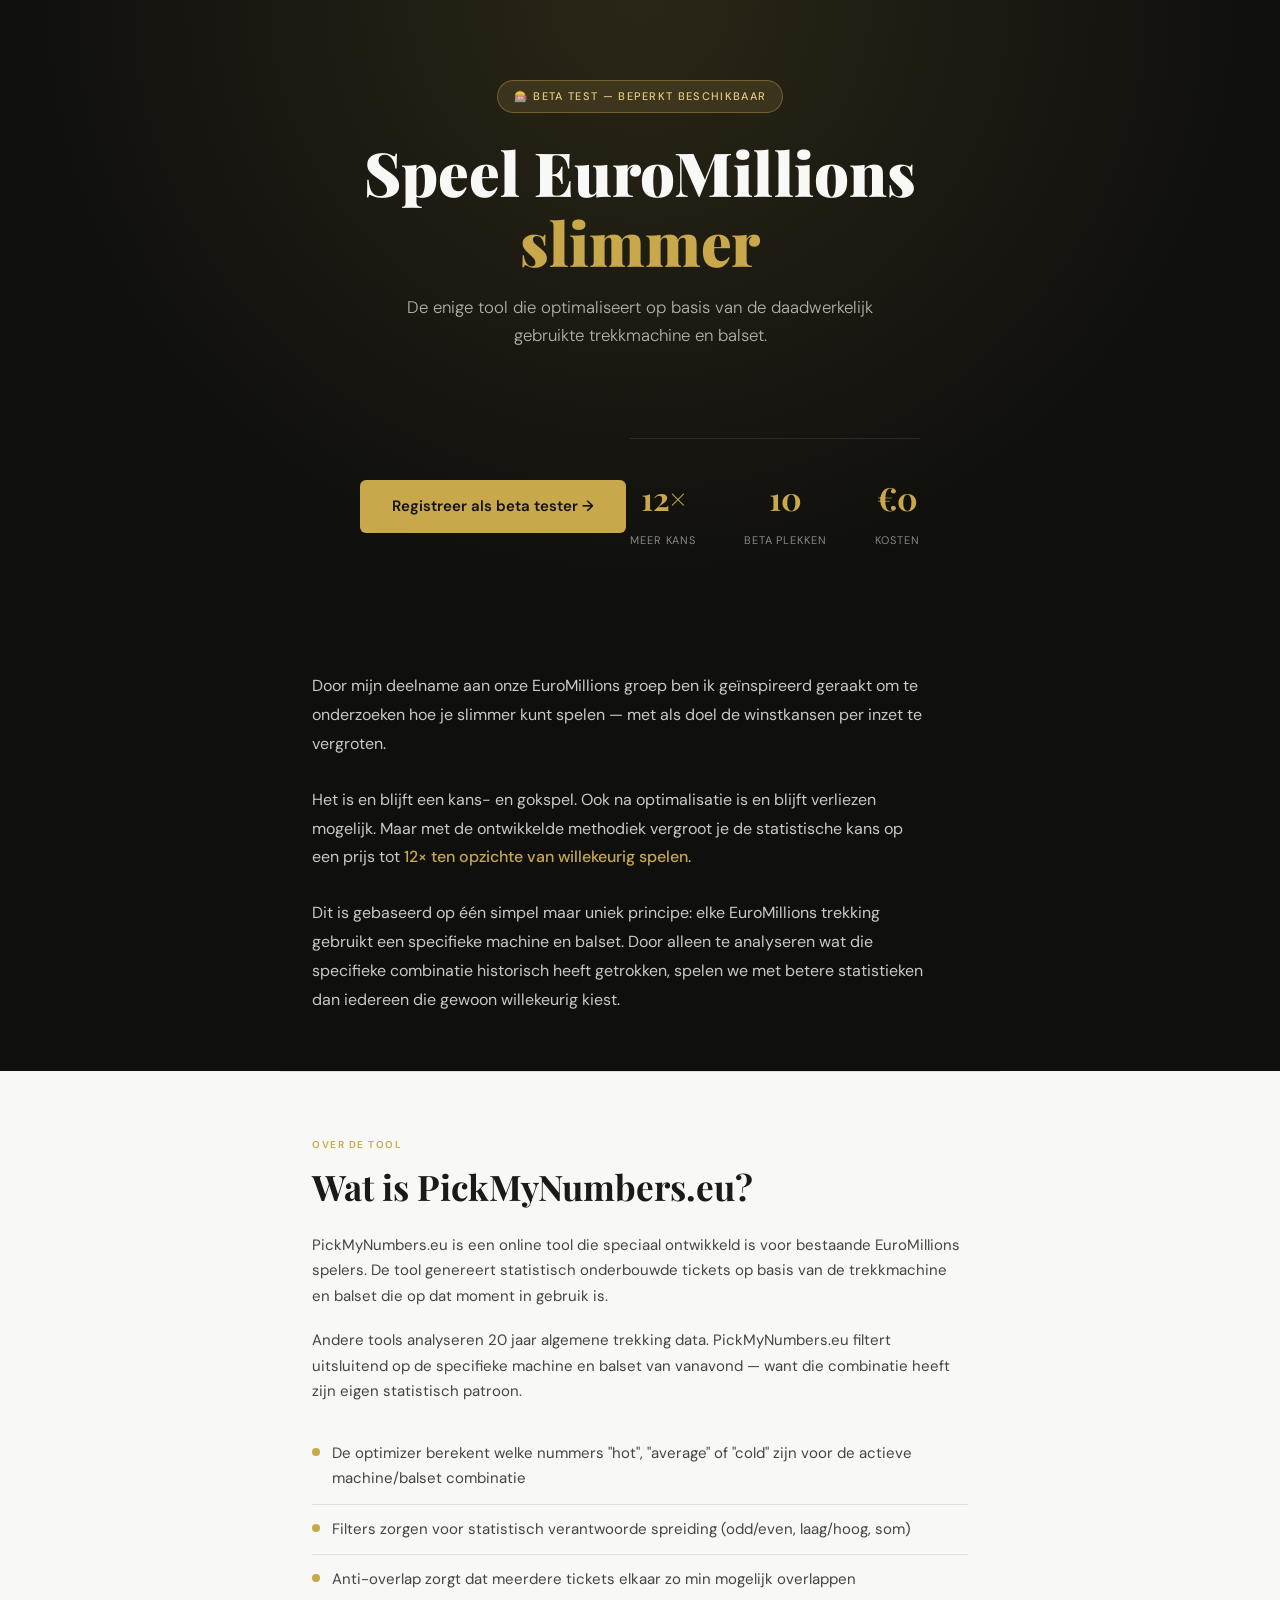
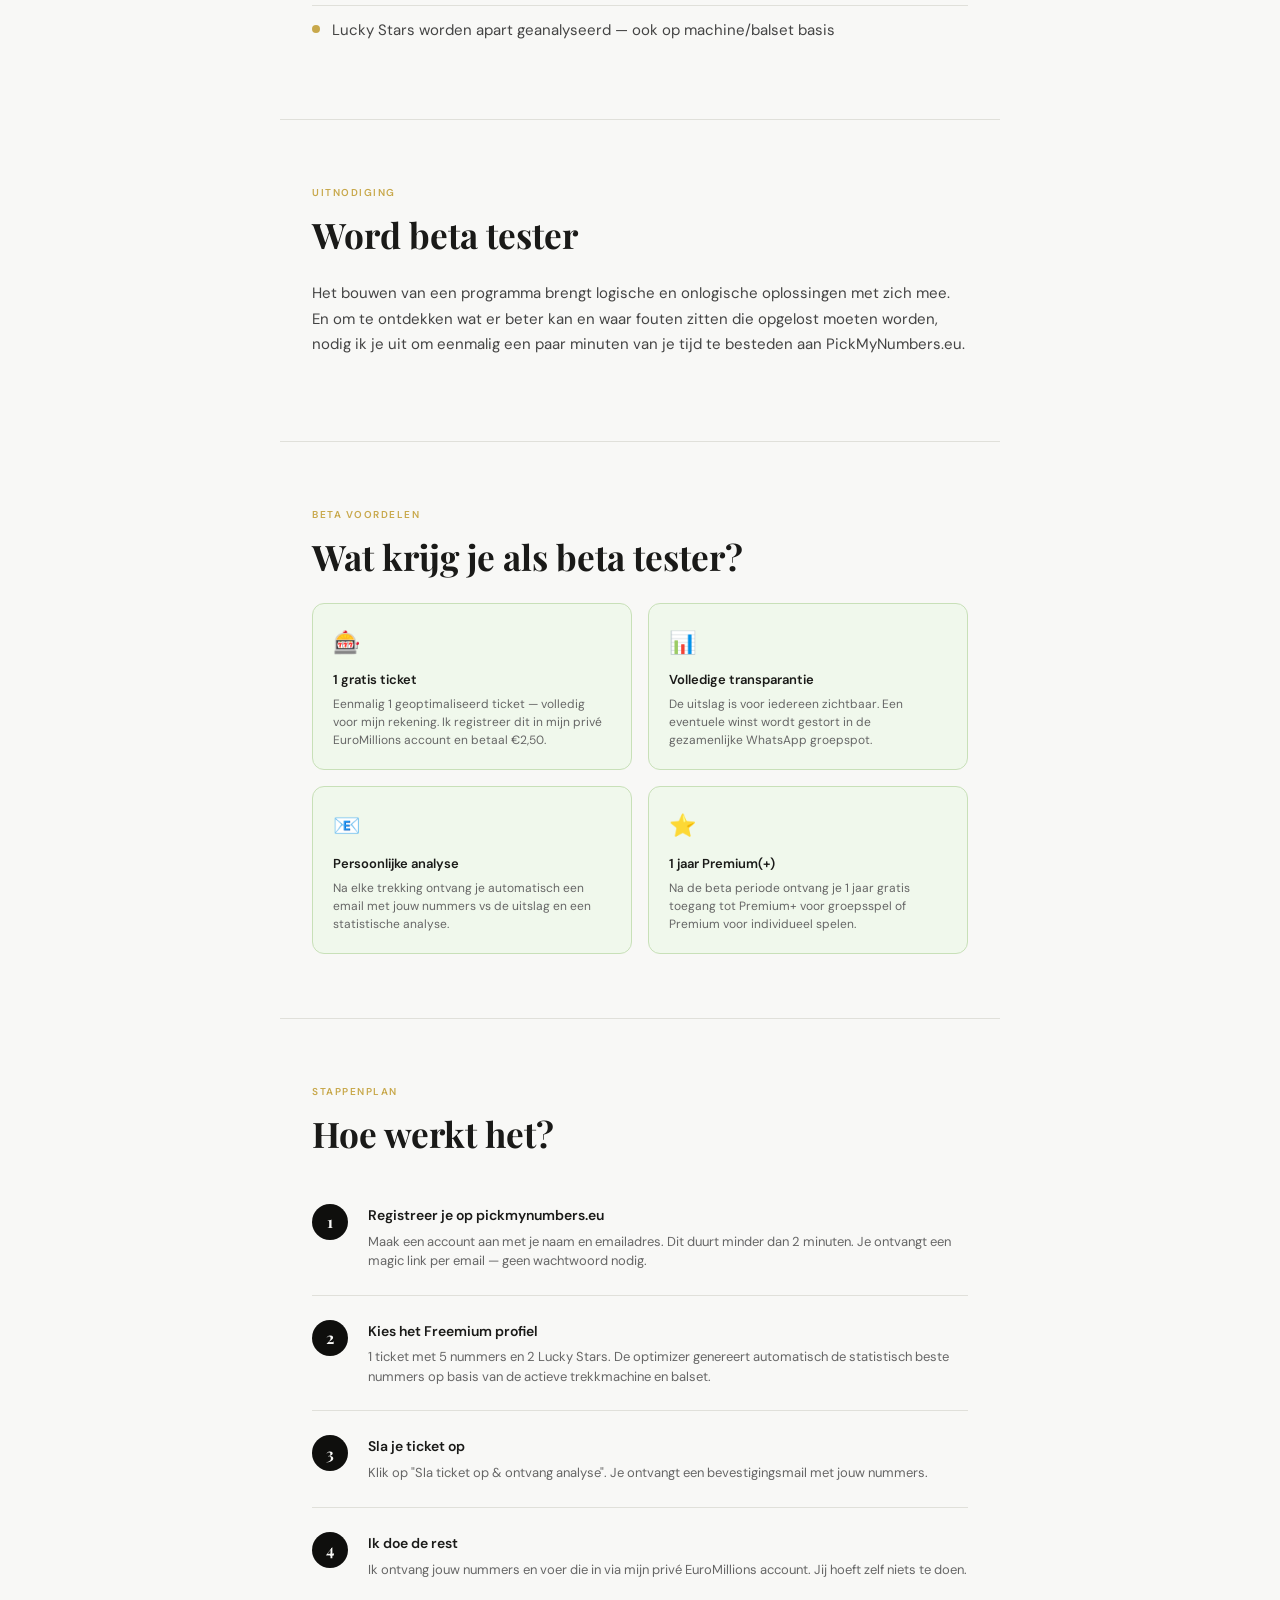
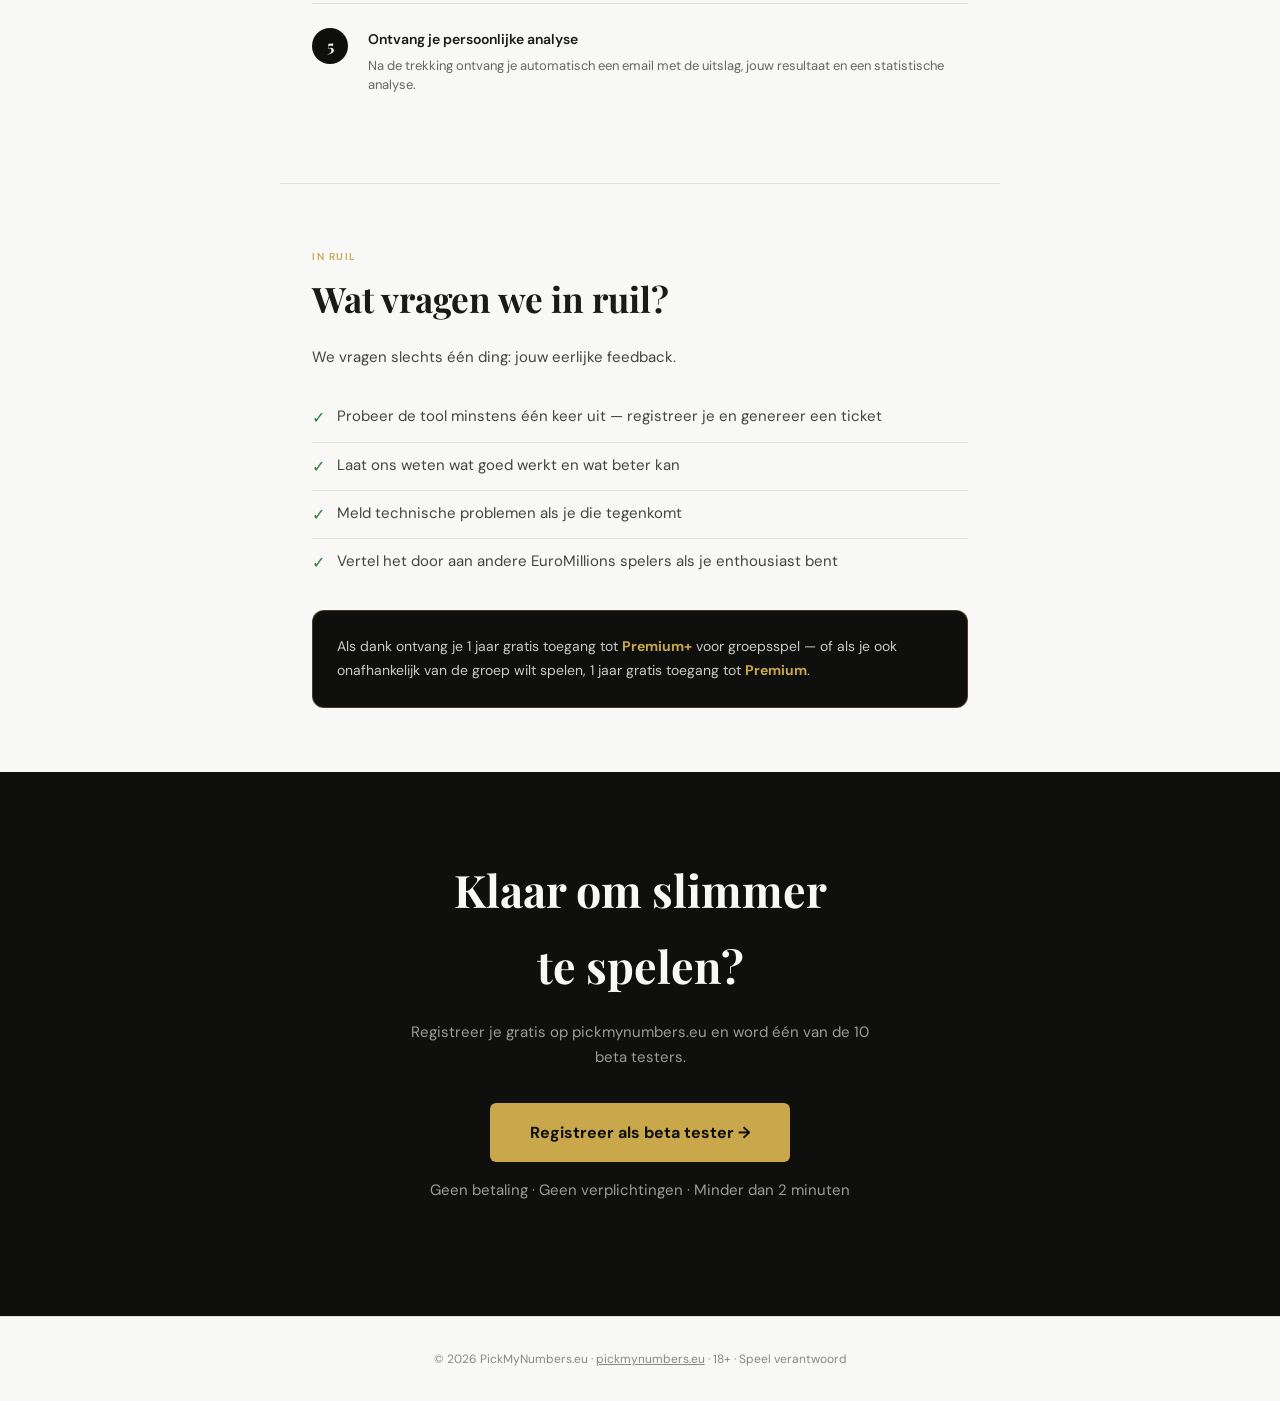
==== beta.html @ 31d74342 "Add files via upload" ====
<!DOCTYPE html>
<html lang="nl">
<head>
<meta charset="UTF-8">
<meta name="viewport" content="width=device-width, initial-scale=1.0">
<title>Beta Test — PickMyNumbers.eu</title>
<style>
  @import url('https://fonts.googleapis.com/css2?family=Playfair+Display:wght@400;700;900&family=DM+Sans:wght@300;400;500&display=swap');

  :root {
    --black: #0f0f0d;
    --white: #f8f8f6;
    --gold: #c8a84b;
    --gold-light: #e8d08a;
    --green: #2E7D32;
    --green-light: #f0f8ec;
    --border: #e0e0da;
    --text: #1a1a18;
    --muted: #888;
  }

  * { margin: 0; padding: 0; box-sizing: border-box; }

  body {
    font-family: 'DM Sans', sans-serif;
    background: var(--white);
    color: var(--text);
    line-height: 1.7;
  }

  /* HERO */
  .hero {
    background: var(--black);
    color: var(--white);
    padding: 5rem 2rem 4rem;
    text-align: center;
    position: relative;
    overflow: hidden;
  }

  .hero::before {
    content: '';
    position: absolute;
    inset: 0;
    background: radial-gradient(ellipse at 50% 0%, rgba(200,168,75,0.15) 0%, transparent 70%);
  }

  .hero-badge {
    display: inline-block;
    background: rgba(200,168,75,0.15);
    border: 1px solid rgba(200,168,75,0.4);
    color: var(--gold-light);
    font-size: 11px;
    font-weight: 500;
    letter-spacing: 0.12em;
    text-transform: uppercase;
    padding: 6px 16px;
    border-radius: 20px;
    margin-bottom: 1.5rem;
  }

  .hero h1 {
    font-family: 'Playfair Display', serif;
    font-size: clamp(2.2rem, 6vw, 3.8rem);
    font-weight: 900;
    line-height: 1.15;
    margin-bottom: 1rem;
    position: relative;
  }

  .hero h1 span {
    color: var(--gold);
  }

  .hero-sub {
    font-size: 1.05rem;
    color: rgba(248,248,246,0.7);
    max-width: 520px;
    margin: 0 auto 2.5rem;
    font-weight: 300;
  }

  .hero-cta {
    display: inline-block;
    background: var(--gold);
    color: var(--black);
    font-weight: 600;
    font-size: 15px;
    padding: 14px 32px;
    border-radius: 6px;
    text-decoration: none;
    transition: background 0.2s;
  }

  .hero-cta:hover { background: var(--gold-light); }

  .hero-stat {
    margin-top: 3rem;
    display: inline-flex;
    gap: 3rem;
    border-top: 1px solid rgba(255,255,255,0.1);
    padding-top: 2rem;
  }

  .hero-stat-item { text-align: center; }
  .hero-stat-num {
    font-family: 'Playfair Display', serif;
    font-size: 2rem;
    font-weight: 700;
    color: var(--gold);
    display: block;
  }
  .hero-stat-label {
    font-size: 11px;
    color: rgba(255,255,255,0.5);
    text-transform: uppercase;
    letter-spacing: 0.08em;
  }

  /* CONTAINER */
  .container {
    max-width: 720px;
    margin: 0 auto;
    padding: 0 2rem;
  }

  /* SECTIONS */
  .section {
    padding: 4rem 2rem;
    max-width: 720px;
    margin: 0 auto;
  }

  .section-label {
    font-size: 10px;
    font-weight: 600;
    letter-spacing: 0.15em;
    text-transform: uppercase;
    color: var(--gold);
    margin-bottom: 0.75rem;
  }

  .section h2 {
    font-family: 'Playfair Display', serif;
    font-size: clamp(1.6rem, 4vw, 2.2rem);
    font-weight: 700;
    margin-bottom: 1.5rem;
    line-height: 1.25;
  }

  .section p {
    color: #444;
    margin-bottom: 1.2rem;
    font-size: 15px;
  }

  .divider {
    height: 1px;
    background: var(--border);
    max-width: 720px;
    margin: 0 auto;
  }

  /* INLEIDING */
  .intro-block {
    background: var(--black);
    color: var(--white);
    padding: 3.5rem 2rem;
  }

  .intro-block .container p {
    color: rgba(248,248,246,0.8);
    font-size: 16px;
    line-height: 1.8;
    max-width: 620px;
  }

  .intro-block .highlight {
    color: var(--gold);
    font-weight: 500;
  }

  /* WHAT IS */
  .feature-list {
    list-style: none;
    margin-top: 1.5rem;
  }

  .feature-list li {
    display: flex;
    gap: 12px;
    padding: 12px 0;
    border-bottom: 1px solid var(--border);
    font-size: 15px;
    color: #444;
  }

  .feature-list li:last-child { border-bottom: none; }

  .feature-dot {
    width: 8px;
    height: 8px;
    border-radius: 50%;
    background: var(--gold);
    flex-shrink: 0;
    margin-top: 7px;
  }

  /* WHAT YOU GET */
  .benefits-grid {
    display: grid;
    grid-template-columns: 1fr 1fr;
    gap: 16px;
    margin-top: 1.5rem;
  }

  .benefit-card {
    background: var(--green-light);
    border: 1px solid #c8e0b8;
    border-radius: 12px;
    padding: 20px;
  }

  .benefit-icon { font-size: 22px; margin-bottom: 8px; }
  .benefit-title { font-size: 13px; font-weight: 600; margin-bottom: 4px; color: var(--text); }
  .benefit-text { font-size: 12px; color: #666; line-height: 1.5; }

  /* HOW IT WORKS */
  .steps {
    margin-top: 1.5rem;
    display: flex;
    flex-direction: column;
    gap: 0;
  }

  .step {
    display: flex;
    gap: 20px;
    padding: 1.5rem 0;
    border-bottom: 1px solid var(--border);
  }

  .step:last-child { border-bottom: none; }

  .step-num {
    width: 36px;
    height: 36px;
    border-radius: 50%;
    background: var(--black);
    color: var(--white);
    font-family: 'Playfair Display', serif;
    font-size: 16px;
    font-weight: 700;
    display: flex;
    align-items: center;
    justify-content: center;
    flex-shrink: 0;
  }

  .step-content h4 { font-size: 14px; font-weight: 600; margin-bottom: 4px; }
  .step-content p { font-size: 13px; color: #666; margin: 0; line-height: 1.5; }

  /* WHAT WE ASK */
  .ask-list {
    list-style: none;
    margin-top: 1.5rem;
  }

  .ask-list li {
    display: flex;
    gap: 12px;
    padding: 10px 0;
    font-size: 15px;
    color: #444;
    border-bottom: 1px solid var(--border);
  }

  .ask-list li:last-child { border-bottom: none; }
  .ask-check { color: var(--green); font-size: 16px; flex-shrink: 0; }

  /* REWARD */
  .reward-box {
    background: var(--black);
    color: var(--white);
    border-radius: 12px;
    padding: 24px;
    margin-top: 1.5rem;
    border: 1px solid rgba(200,168,75,0.3);
  }

  .reward-box p {
    color: rgba(248,248,246,0.8);
    font-size: 14px;
    margin: 0;
  }

  .reward-box strong { color: var(--gold); }

  /* CTA SECTION */
  .cta-section {
    background: var(--black);
    color: var(--white);
    padding: 5rem 2rem;
    text-align: center;
  }

  .cta-section h2 {
    font-family: 'Playfair Display', serif;
    font-size: clamp(1.8rem, 5vw, 2.8rem);
    font-weight: 700;
    margin-bottom: 1rem;
  }

  .cta-section p {
    color: rgba(248,248,246,0.6);
    font-size: 15px;
    margin-bottom: 2rem;
    max-width: 480px;
    margin-left: auto;
    margin-right: auto;
  }

  .cta-btn {
    display: inline-block;
    background: var(--gold);
    color: var(--black);
    font-weight: 700;
    font-size: 16px;
    padding: 16px 40px;
    border-radius: 6px;
    text-decoration: none;
    transition: background 0.2s;
  }

  .cta-btn:hover { background: var(--gold-light); }

  .cta-note {
    margin-top: 1rem;
    font-size: 12px;
    color: rgba(248,248,246,0.4);
  }

  /* FOOTER */
  footer {
    text-align: center;
    padding: 2rem;
    font-size: 12px;
    color: var(--muted);
    border-top: 1px solid var(--border);
  }

  footer a { color: var(--muted); }

  /* RESPONSIVE */
  @media (max-width: 480px) {
    .benefits-grid { grid-template-columns: 1fr; }
    .hero-stat { gap: 1.5rem; }
  }
</style>
</head>
<body>

<!-- HERO -->
<div class="hero">
  <div class="hero-badge">🎰 Beta Test — Beperkt beschikbaar</div>
  <h1>Speel EuroMillions<br><span>slimmer</span></h1>
  <p class="hero-sub">De enige tool die optimaliseert op basis van de daadwerkelijk gebruikte trekkmachine en balset.</p>
  <a href="https://pickmynumbers.eu" class="hero-cta">Registreer als beta tester →</a>
  <div class="hero-stat">
    <div class="hero-stat-item">
      <span class="hero-stat-num">12×</span>
      <span class="hero-stat-label">Meer kans</span>
    </div>
    <div class="hero-stat-item">
      <span class="hero-stat-num">10</span>
      <span class="hero-stat-label">Beta plekken</span>
    </div>
    <div class="hero-stat-item">
      <span class="hero-stat-num">€0</span>
      <span class="hero-stat-label">Kosten</span>
    </div>
  </div>
</div>

<!-- INLEIDING -->
<div class="intro-block">
  <div class="container">
    <p>
      Door mijn deelname aan onze EuroMillions groep ben ik geïnspireerd geraakt om te onderzoeken hoe je slimmer kunt spelen — met als doel de winstkansen per inzet te vergroten.
    </p>
    <br>
    <p>
      Het is en blijft een kans- en gokspel. Ook na optimalisatie is en blijft verliezen mogelijk. Maar met de ontwikkelde methodiek vergroot je de statistische kans op een prijs tot <span class="highlight">12× ten opzichte van willekeurig spelen</span>.
    </p>
    <br>
    <p>
      Dit is gebaseerd op één simpel maar uniek principe: elke EuroMillions trekking gebruikt een specifieke machine en balset. Door alleen te analyseren wat die specifieke combinatie historisch heeft getrokken, spelen we met betere statistieken dan iedereen die gewoon willekeurig kiest.
    </p>
  </div>
</div>

<div class="divider"></div>

<!-- WAT IS PICKMYNUMBERS -->
<div class="section">
  <div class="section-label">Over de tool</div>
  <h2>Wat is PickMyNumbers.eu?</h2>
  <p>PickMyNumbers.eu is een online tool die speciaal ontwikkeld is voor bestaande EuroMillions spelers. De tool genereert statistisch onderbouwde tickets op basis van de trekkmachine en balset die op dat moment in gebruik is.</p>
  <p>Andere tools analyseren 20 jaar algemene trekking data. PickMyNumbers.eu filtert uitsluitend op de specifieke machine en balset van vanavond — want die combinatie heeft zijn eigen statistisch patroon.</p>

  <ul class="feature-list">
    <li><span class="feature-dot"></span><span>De optimizer berekent welke nummers "hot", "average" of "cold" zijn voor de actieve machine/balset combinatie</span></li>
    <li><span class="feature-dot"></span><span>Filters zorgen voor statistisch verantwoorde spreiding (odd/even, laag/hoog, som)</span></li>
    <li><span class="feature-dot"></span><span>Anti-overlap zorgt dat meerdere tickets elkaar zo min mogelijk overlappen</span></li>
    <li><span class="feature-dot"></span><span>Lucky Stars worden apart geanalyseerd — ook op machine/balset basis</span></li>
  </ul>
</div>

<div class="divider"></div>

<!-- UITNODIGING -->
<div class="section">
  <div class="section-label">Uitnodiging</div>
  <h2>Word beta tester</h2>
  <p>Het bouwen van een programma brengt logische en onlogische oplossingen met zich mee. En om te ontdekken wat er beter kan en waar fouten zitten die opgelost moeten worden, nodig ik je uit om eenmalig een paar minuten van je tijd te besteden aan PickMyNumbers.eu.</p>
</div>

<div class="divider"></div>

<!-- WAT KRIJG JE -->
<div class="section">
  <div class="section-label">Beta voordelen</div>
  <h2>Wat krijg je als beta tester?</h2>

  <div class="benefits-grid">
    <div class="benefit-card">
      <div class="benefit-icon">🎰</div>
      <div class="benefit-title">1 gratis ticket</div>
      <div class="benefit-text">Eenmalig 1 geoptimaliseerd ticket — volledig voor mijn rekening. Ik registreer dit in mijn privé EuroMillions account en betaal €2,50.</div>
    </div>
    <div class="benefit-card">
      <div class="benefit-icon">📊</div>
      <div class="benefit-title">Volledige transparantie</div>
      <div class="benefit-text">De uitslag is voor iedereen zichtbaar. Een eventuele winst wordt gestort in de gezamenlijke WhatsApp groepspot.</div>
    </div>
    <div class="benefit-card">
      <div class="benefit-icon">📧</div>
      <div class="benefit-title">Persoonlijke analyse</div>
      <div class="benefit-text">Na elke trekking ontvang je automatisch een email met jouw nummers vs de uitslag en een statistische analyse.</div>
    </div>
    <div class="benefit-card">
      <div class="benefit-icon">⭐</div>
      <div class="benefit-title">1 jaar Premium(+)</div>
      <div class="benefit-text">Na de beta periode ontvang je 1 jaar gratis toegang tot Premium+ voor groepsspel of Premium voor individueel spelen.</div>
    </div>
  </div>
</div>

<div class="divider"></div>

<!-- HOE WERKT HET -->
<div class="section">
  <div class="section-label">Stappenplan</div>
  <h2>Hoe werkt het?</h2>

  <div class="steps">
    <div class="step">
      <div class="step-num">1</div>
      <div class="step-content">
        <h4>Registreer je op pickmynumbers.eu</h4>
        <p>Maak een account aan met je naam en emailadres. Dit duurt minder dan 2 minuten. Je ontvangt een magic link per email — geen wachtwoord nodig.</p>
      </div>
    </div>
    <div class="step">
      <div class="step-num">2</div>
      <div class="step-content">
        <h4>Kies het Freemium profiel</h4>
        <p>1 ticket met 5 nummers en 2 Lucky Stars. De optimizer genereert automatisch de statistisch beste nummers op basis van de actieve trekkmachine en balset.</p>
      </div>
    </div>
    <div class="step">
      <div class="step-num">3</div>
      <div class="step-content">
        <h4>Sla je ticket op</h4>
        <p>Klik op "Sla ticket op & ontvang analyse". Je ontvangt een bevestigingsmail met jouw nummers.</p>
      </div>
    </div>
    <div class="step">
      <div class="step-num">4</div>
      <div class="step-content">
        <h4>Ik doe de rest</h4>
        <p>Ik ontvang jouw nummers en voer die in via mijn privé EuroMillions account. Jij hoeft zelf niets te doen.</p>
      </div>
    </div>
    <div class="step">
      <div class="step-num">5</div>
      <div class="step-content">
        <h4>Ontvang je persoonlijke analyse</h4>
        <p>Na de trekking ontvang je automatisch een email met de uitslag, jouw resultaat en een statistische analyse.</p>
      </div>
    </div>
  </div>
</div>

<div class="divider"></div>

<!-- WAT VRAGEN WE -->
<div class="section">
  <div class="section-label">In ruil</div>
  <h2>Wat vragen we in ruil?</h2>
  <p>We vragen slechts één ding: jouw eerlijke feedback.</p>

  <ul class="ask-list">
    <li><span class="ask-check">✓</span><span>Probeer de tool minstens één keer uit — registreer je en genereer een ticket</span></li>
    <li><span class="ask-check">✓</span><span>Laat ons weten wat goed werkt en wat beter kan</span></li>
    <li><span class="ask-check">✓</span><span>Meld technische problemen als je die tegenkomt</span></li>
    <li><span class="ask-check">✓</span><span>Vertel het door aan andere EuroMillions spelers als je enthousiast bent</span></li>
  </ul>

  <div class="reward-box">
    <p>Als dank ontvang je 1 jaar gratis toegang tot <strong>Premium+</strong> voor groepsspel — of als je ook onafhankelijk van de groep wilt spelen, 1 jaar gratis toegang tot <strong>Premium</strong>.</p>
  </div>
</div>

<!-- CTA -->
<div class="cta-section">
  <h2>Klaar om slimmer<br>te spelen?</h2>
  <p>Registreer je gratis op pickmynumbers.eu en word één van de 10 beta testers.</p>
  <a href="https://pickmynumbers.eu" class="cta-btn">Registreer als beta tester →</a>
  <p class="cta-note">Geen betaling · Geen verplichtingen · Minder dan 2 minuten</p>
</div>

<!-- FOOTER -->
<footer>
  <p>© 2026 PickMyNumbers.eu · <a href="https://pickmynumbers.eu">pickmynumbers.eu</a> · 18+ · Speel verantwoord</p>
</footer>

</body>
</html>
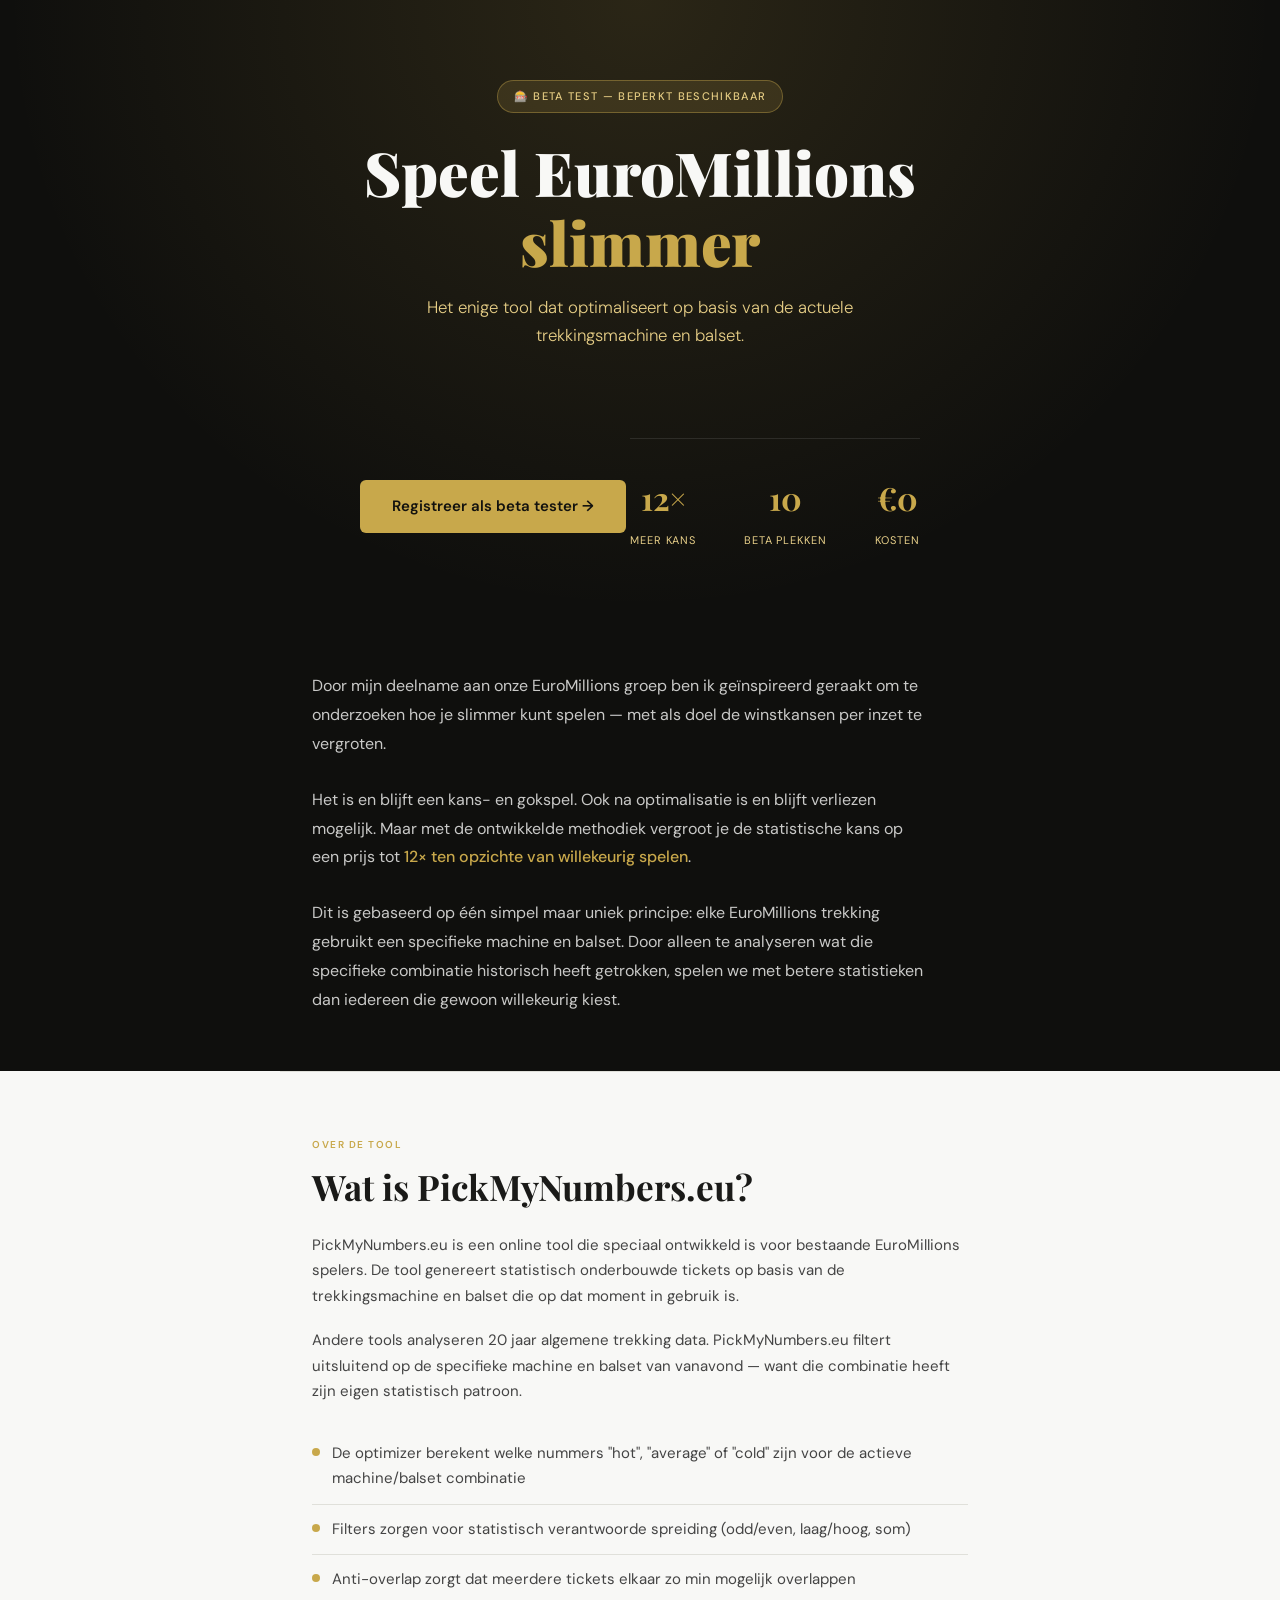
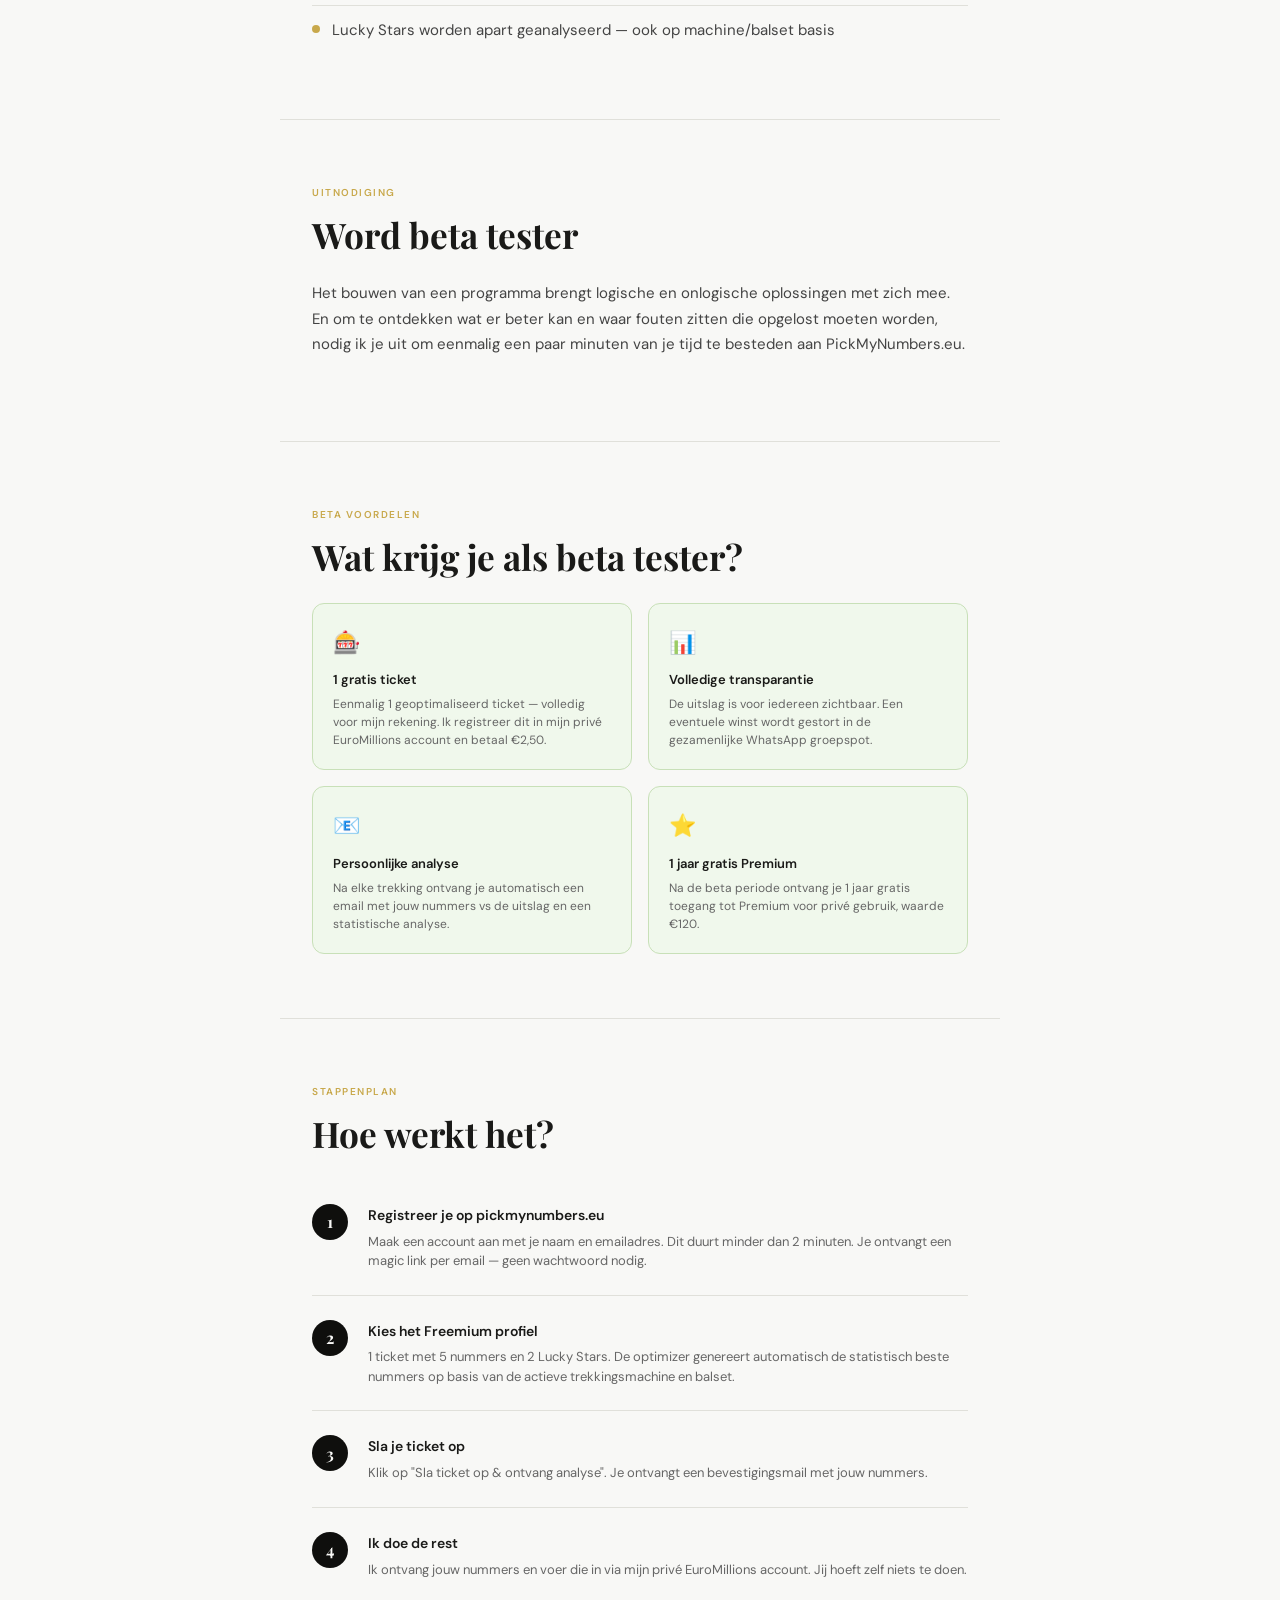
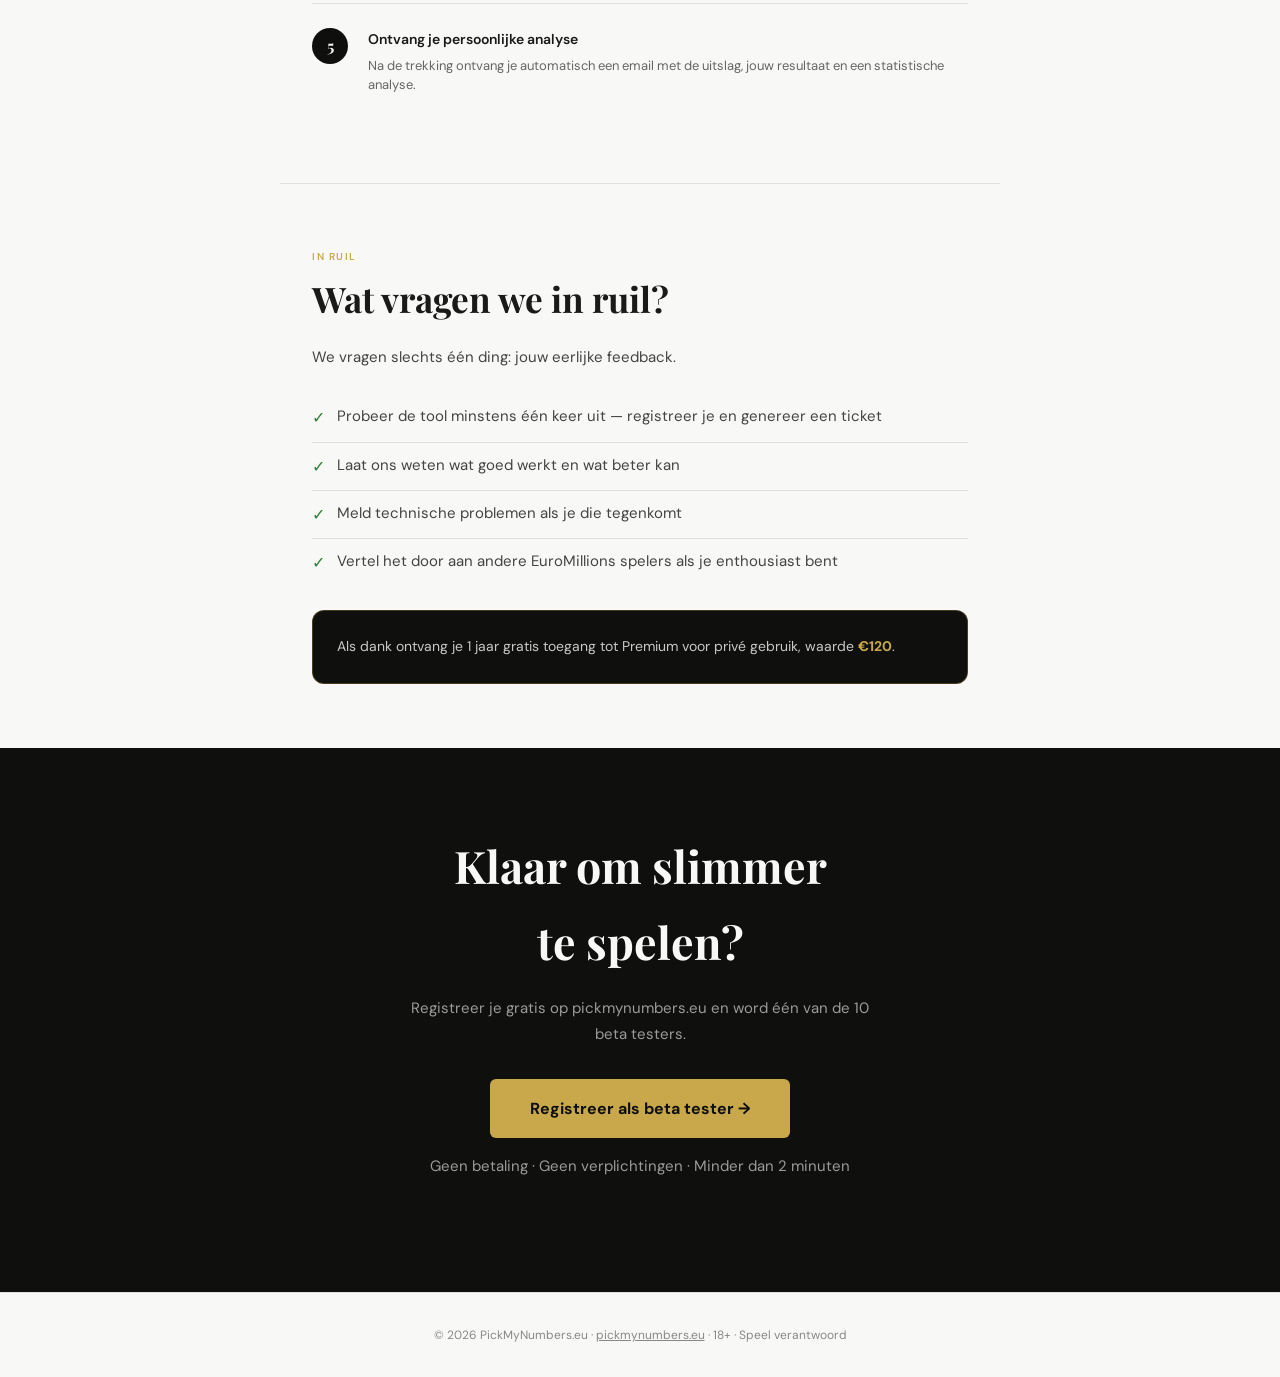
==== commit ac169db3: "Add files via upload" ====
--- a/beta.html
+++ b/beta.html
@@ -74,7 +74,7 @@
 
   .hero-sub {
     font-size: 1.05rem;
-    color: rgba(248,248,246,0.7);
+    color: var(--gold-light);
     max-width: 520px;
     margin: 0 auto 2.5rem;
     font-weight: 300;
@@ -112,7 +112,7 @@
   }
   .hero-stat-label {
     font-size: 11px;
-    color: rgba(255,255,255,0.5);
+    color: var(--gold-light);
     text-transform: uppercase;
     letter-spacing: 0.08em;
   }
@@ -364,7 +364,7 @@
 <div class="hero">
   <div class="hero-badge">🎰 Beta Test — Beperkt beschikbaar</div>
   <h1>Speel EuroMillions<br><span>slimmer</span></h1>
-  <p class="hero-sub">De enige tool die optimaliseert op basis van de daadwerkelijk gebruikte trekkmachine en balset.</p>
+  <p class="hero-sub">Het enige tool dat optimaliseert op basis van de actuele trekkingsmachine en balset.</p>
   <a href="https://pickmynumbers.eu" class="hero-cta">Registreer als beta tester →</a>
   <div class="hero-stat">
     <div class="hero-stat-item">
@@ -405,7 +405,7 @@
 <div class="section">
   <div class="section-label">Over de tool</div>
   <h2>Wat is PickMyNumbers.eu?</h2>
-  <p>PickMyNumbers.eu is een online tool die speciaal ontwikkeld is voor bestaande EuroMillions spelers. De tool genereert statistisch onderbouwde tickets op basis van de trekkmachine en balset die op dat moment in gebruik is.</p>
+  <p>PickMyNumbers.eu is een online tool die speciaal ontwikkeld is voor bestaande EuroMillions spelers. De tool genereert statistisch onderbouwde tickets op basis van de trekkingsmachine en balset die op dat moment in gebruik is.</p>
   <p>Andere tools analyseren 20 jaar algemene trekking data. PickMyNumbers.eu filtert uitsluitend op de specifieke machine en balset van vanavond — want die combinatie heeft zijn eigen statistisch patroon.</p>
 
   <ul class="feature-list">
@@ -450,8 +450,8 @@
     </div>
     <div class="benefit-card">
       <div class="benefit-icon">⭐</div>
-      <div class="benefit-title">1 jaar Premium(+)</div>
-      <div class="benefit-text">Na de beta periode ontvang je 1 jaar gratis toegang tot Premium+ voor groepsspel of Premium voor individueel spelen.</div>
+      <div class="benefit-title">1 jaar gratis Premium</div>
+      <div class="benefit-text">Na de beta periode ontvang je 1 jaar gratis toegang tot Premium voor privé gebruik, waarde €120.</div>
     </div>
   </div>
 </div>
@@ -475,7 +475,7 @@
       <div class="step-num">2</div>
       <div class="step-content">
         <h4>Kies het Freemium profiel</h4>
-        <p>1 ticket met 5 nummers en 2 Lucky Stars. De optimizer genereert automatisch de statistisch beste nummers op basis van de actieve trekkmachine en balset.</p>
+        <p>1 ticket met 5 nummers en 2 Lucky Stars. De optimizer genereert automatisch de statistisch beste nummers op basis van de actieve trekkingsmachine en balset.</p>
       </div>
     </div>
     <div class="step">
@@ -518,7 +518,7 @@
   </ul>
 
   <div class="reward-box">
-    <p>Als dank ontvang je 1 jaar gratis toegang tot <strong>Premium+</strong> voor groepsspel — of als je ook onafhankelijk van de groep wilt spelen, 1 jaar gratis toegang tot <strong>Premium</strong>.</p>
+    <p>Als dank ontvang je 1 jaar gratis toegang tot Premium voor privé gebruik, waarde <strong>€120</strong>.</p>
   </div>
 </div>
 
